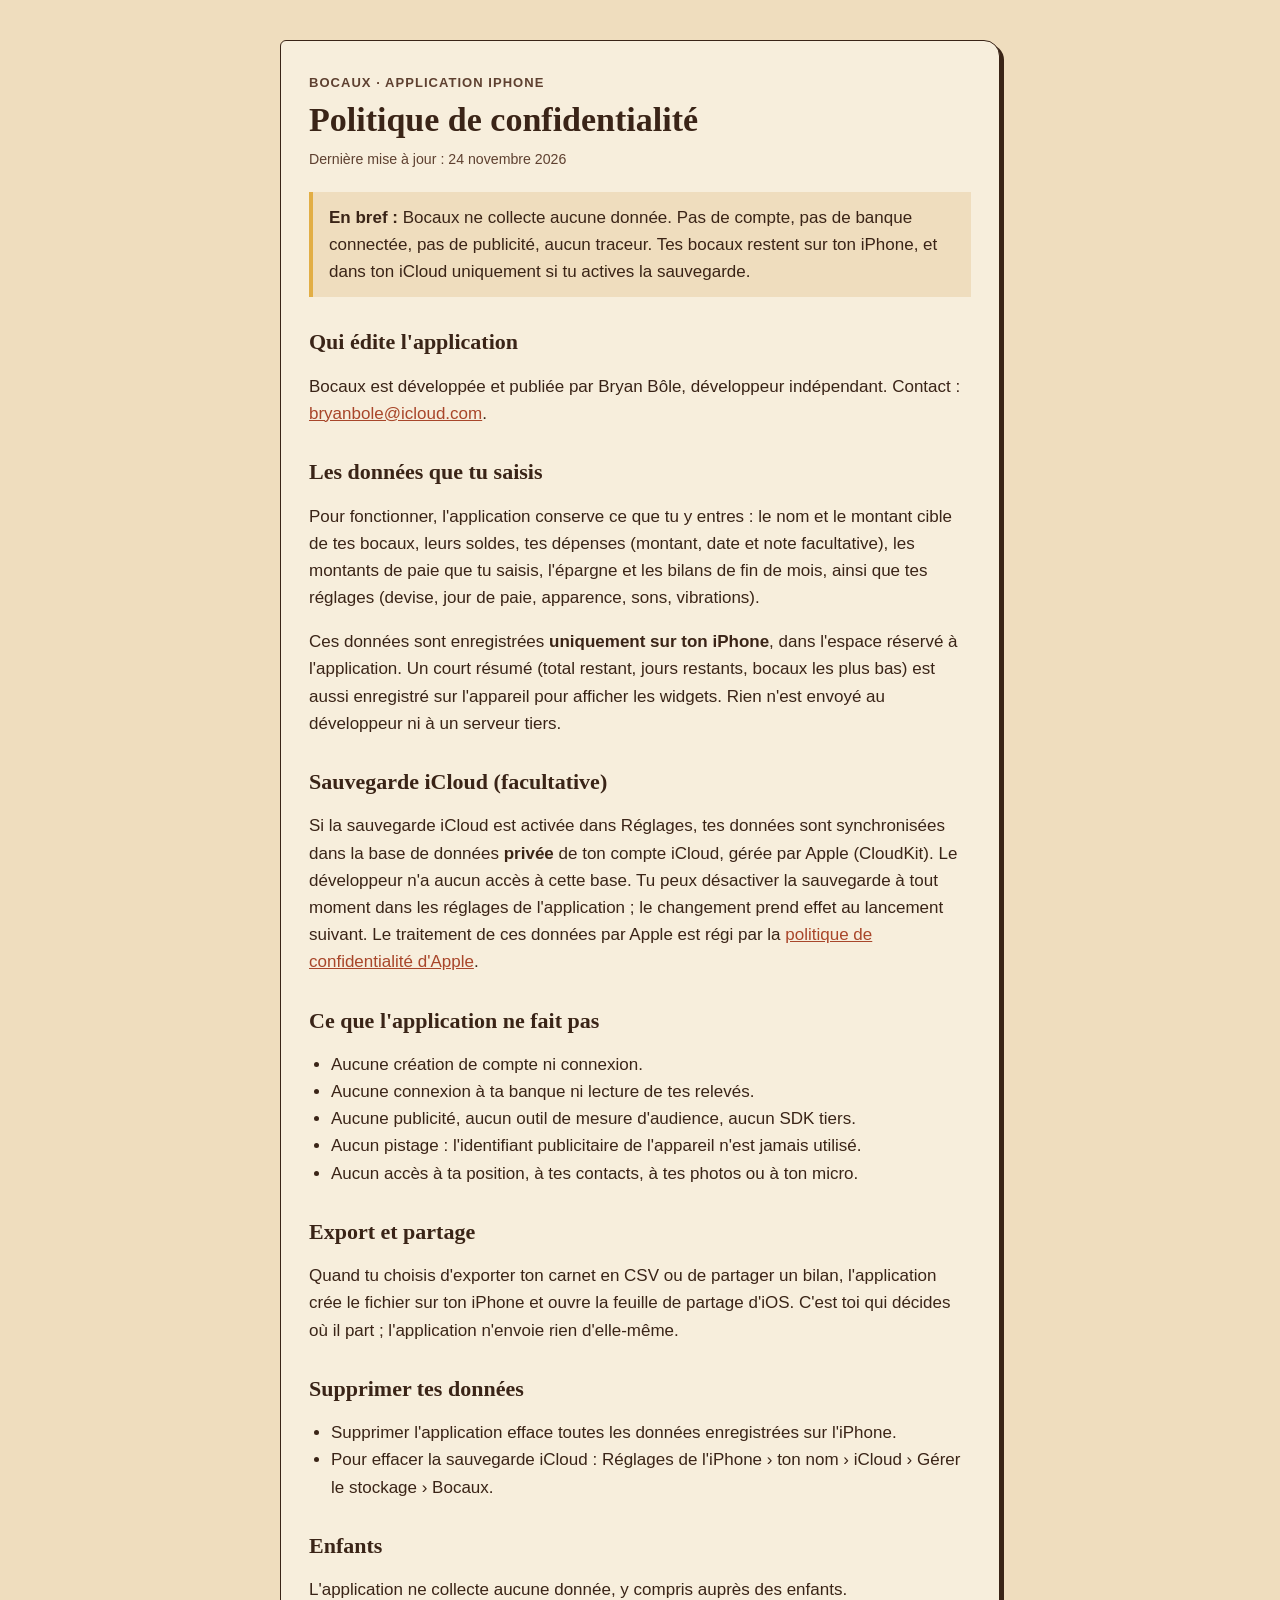
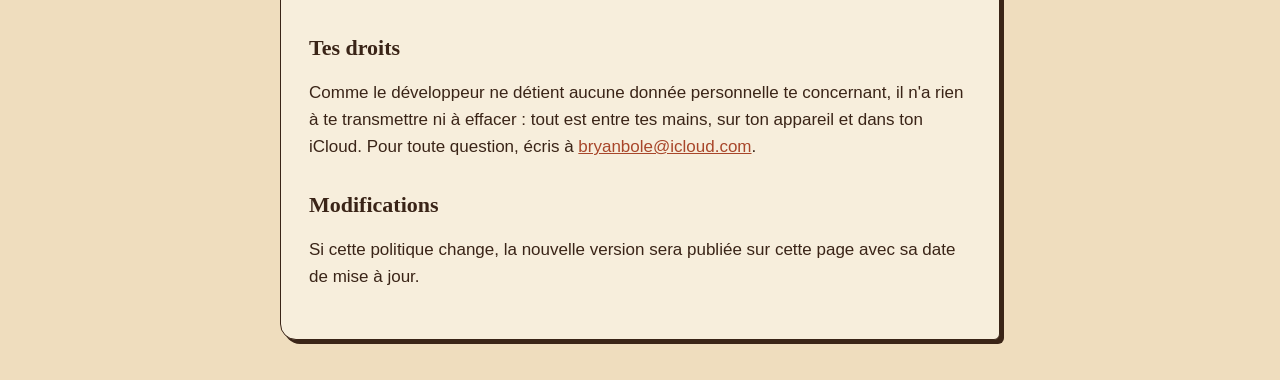
==== privacy.html @ eb2f49fd "Pages confidentialité et assistance" ====
<!doctype html>
<html lang="fr">
<head>
<meta charset="utf-8">
<meta name="viewport" content="width=device-width, initial-scale=1">
<title>Bocaux — Politique de confidentialité</title>
<style>
  :root { --wall:#EFDDBE; --paper:#F7EEDC; --ink:#3A2417; --ink2:#5E4030; --terra:#A8462A; --honey:#E2AE45; }
  @media (prefers-color-scheme: dark) { :root { --wall:#271B13; --paper:#36271C; --ink:#F2E3C6; --ink2:#D2BC9A; --terra:#F09A7E; } }
  * { box-sizing: border-box; }
  body { margin:0; background:var(--wall); color:var(--ink); font:17px/1.6 -apple-system, "Helvetica Neue", Arial, sans-serif; }
  main { max-width:720px; margin:40px auto; padding:32px 28px; background:var(--paper); border:1.5px solid var(--ink); border-radius:6px 16px 6px 16px; box-shadow:4px 4px 0 var(--ink); }
  h1, h2 { font-family: Georgia, "Times New Roman", serif; line-height:1.2; }
  h1 { font-size:34px; margin:0 0 4px; }
  h2 { font-size:22px; margin:32px 0 8px; }
  .kicker { text-transform:uppercase; letter-spacing:.08em; font-size:13px; font-weight:600; color:var(--ink2); margin:0 0 6px; }
  .resume { background:var(--wall); border-left:4px solid var(--honey); padding:12px 16px; margin:20px 0; }
  a { color:var(--terra); }
  small { color:var(--ink2); }
  ul { padding-left:22px; }
</style>
</head>
<body>
<main>
  <p class="kicker">Bocaux · application iPhone</p>
  <h1>Politique de confidentialité</h1>
  <small>Dernière mise à jour : 24 novembre 2026</small>

  <p class="resume"><strong>En bref :</strong> Bocaux ne collecte aucune donnée. Pas de compte, pas de banque connectée, pas de publicité, aucun traceur. Tes bocaux restent sur ton iPhone, et dans ton iCloud uniquement si tu actives la sauvegarde.</p>

  <h2>Qui édite l'application</h2>
  <p>Bocaux est développée et publiée par Bryan Bôle, développeur indépendant. Contact : <a href="mailto:bryanbole@icloud.com">bryanbole@icloud.com</a>.</p>

  <h2>Les données que tu saisis</h2>
  <p>Pour fonctionner, l'application conserve ce que tu y entres : le nom et le montant cible de tes bocaux, leurs soldes, tes dépenses (montant, date et note facultative), les montants de paie que tu saisis, l'épargne et les bilans de fin de mois, ainsi que tes réglages (devise, jour de paie, apparence, sons, vibrations).</p>
  <p>Ces données sont enregistrées <strong>uniquement sur ton iPhone</strong>, dans l'espace réservé à l'application. Un court résumé (total restant, jours restants, bocaux les plus bas) est aussi enregistré sur l'appareil pour afficher les widgets. Rien n'est envoyé au développeur ni à un serveur tiers.</p>

  <h2>Sauvegarde iCloud (facultative)</h2>
  <p>Si la sauvegarde iCloud est activée dans Réglages, tes données sont synchronisées dans la base de données <strong>privée</strong> de ton compte iCloud, gérée par Apple (CloudKit). Le développeur n'a aucun accès à cette base. Tu peux désactiver la sauvegarde à tout moment dans les réglages de l'application ; le changement prend effet au lancement suivant. Le traitement de ces données par Apple est régi par la <a href="https://www.apple.com/fr/legal/privacy/">politique de confidentialité d'Apple</a>.</p>

  <h2>Ce que l'application ne fait pas</h2>
  <ul>
    <li>Aucune création de compte ni connexion.</li>
    <li>Aucune connexion à ta banque ni lecture de tes relevés.</li>
    <li>Aucune publicité, aucun outil de mesure d'audience, aucun SDK tiers.</li>
    <li>Aucun pistage : l'identifiant publicitaire de l'appareil n'est jamais utilisé.</li>
    <li>Aucun accès à ta position, à tes contacts, à tes photos ou à ton micro.</li>
  </ul>

  <h2>Export et partage</h2>
  <p>Quand tu choisis d'exporter ton carnet en CSV ou de partager un bilan, l'application crée le fichier sur ton iPhone et ouvre la feuille de partage d'iOS. C'est toi qui décides où il part ; l'application n'envoie rien d'elle-même.</p>

  <h2>Supprimer tes données</h2>
  <ul>
    <li>Supprimer l'application efface toutes les données enregistrées sur l'iPhone.</li>
    <li>Pour effacer la sauvegarde iCloud : Réglages de l'iPhone › ton nom › iCloud › Gérer le stockage › Bocaux.</li>
  </ul>

  <h2>Enfants</h2>
  <p>L'application ne collecte aucune donnée, y compris auprès des enfants.</p>

  <h2>Tes droits</h2>
  <p>Comme le développeur ne détient aucune donnée personnelle te concernant, il n'a rien à te transmettre ni à effacer : tout est entre tes mains, sur ton appareil et dans ton iCloud. Pour toute question, écris à <a href="mailto:bryanbole@icloud.com">bryanbole@icloud.com</a>.</p>

  <h2>Modifications</h2>
  <p>Si cette politique change, la nouvelle version sera publiée sur cette page avec sa date de mise à jour.</p>
</main>
</body>
</html>
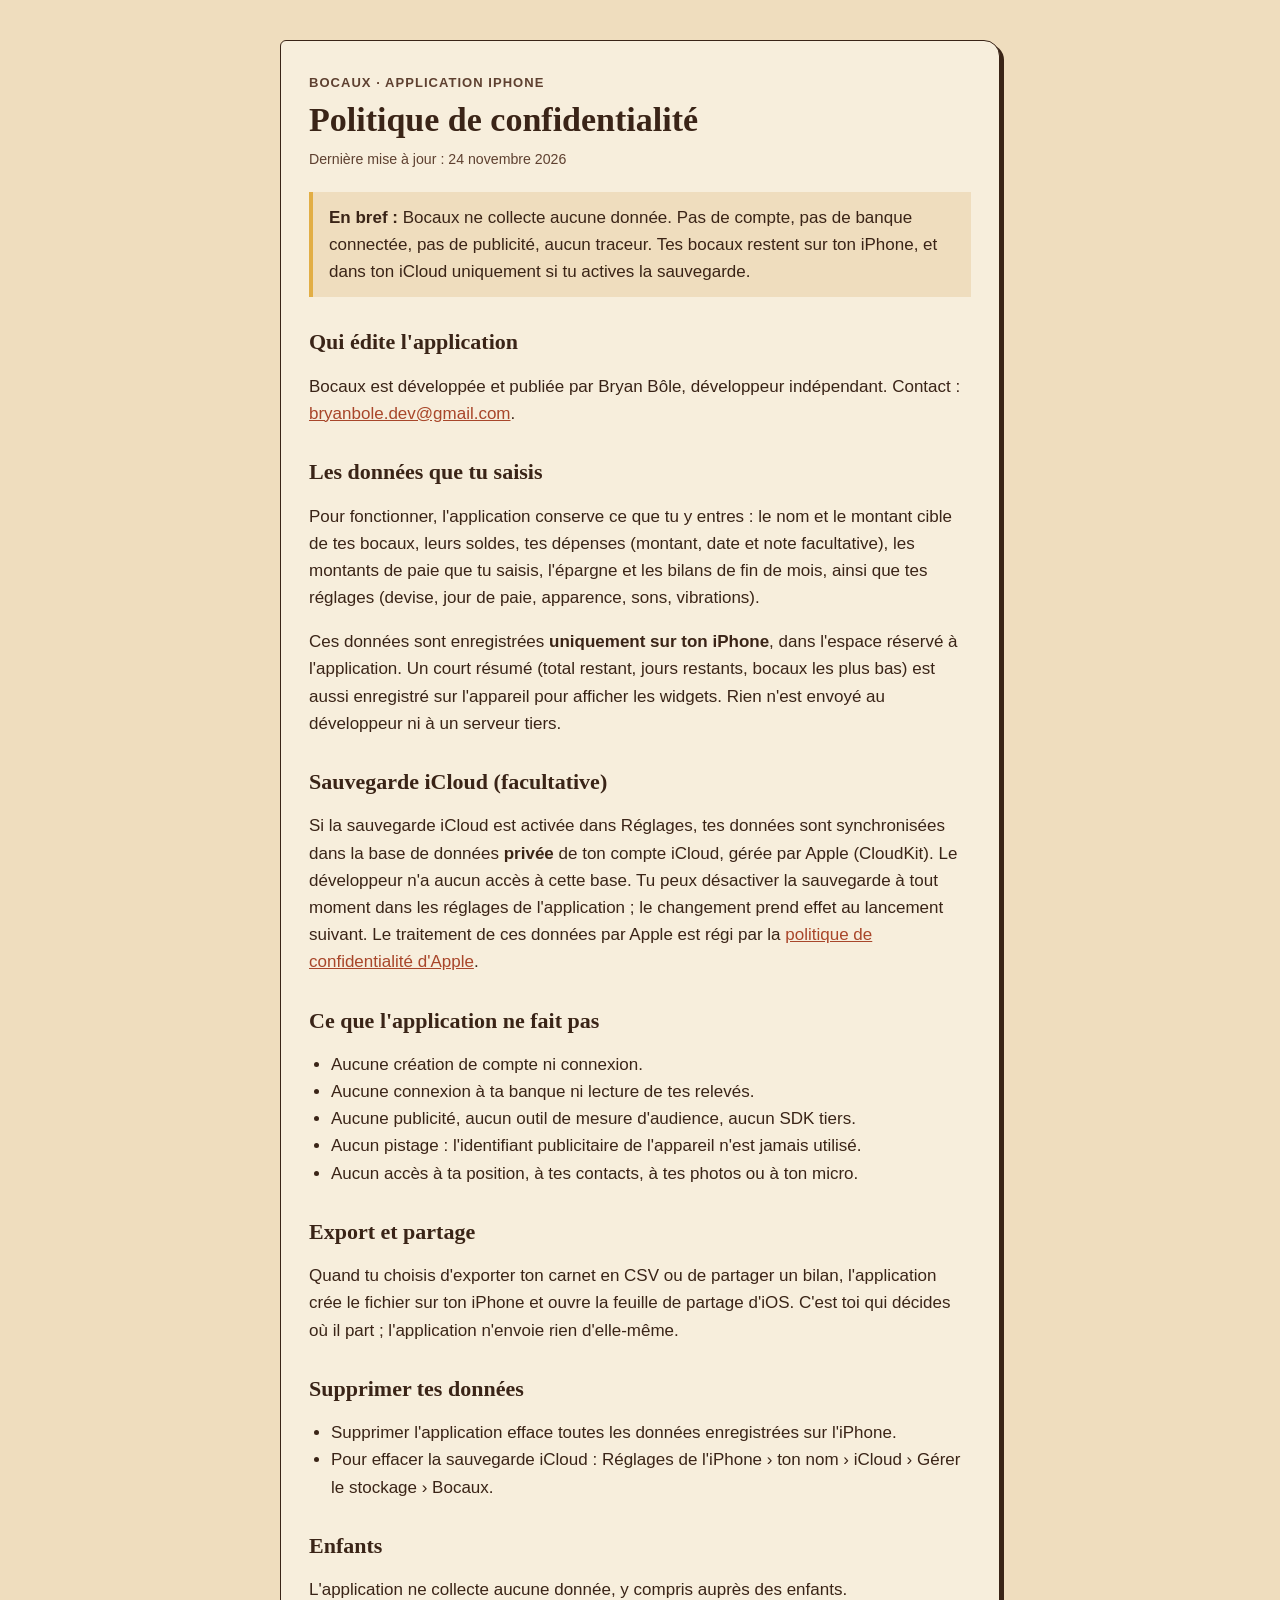
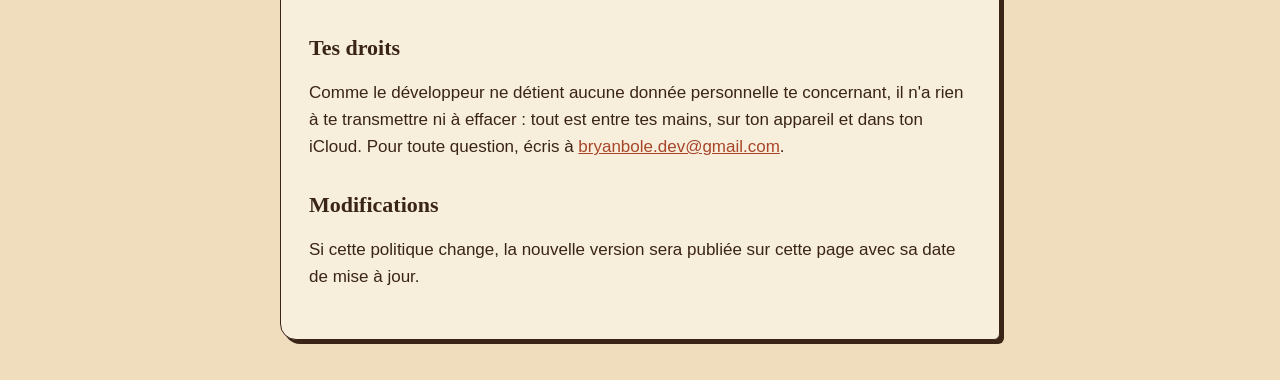
==== commit fca69b6a: "Adresse de contact" ====
--- a/privacy.html
+++ b/privacy.html
@@ -29,7 +29,7 @@
   <p class="resume"><strong>En bref :</strong> Bocaux ne collecte aucune donnée. Pas de compte, pas de banque connectée, pas de publicité, aucun traceur. Tes bocaux restent sur ton iPhone, et dans ton iCloud uniquement si tu actives la sauvegarde.</p>
 
   <h2>Qui édite l'application</h2>
-  <p>Bocaux est développée et publiée par Bryan Bôle, développeur indépendant. Contact : <a href="mailto:bryanbole@icloud.com">bryanbole@icloud.com</a>.</p>
+  <p>Bocaux est développée et publiée par Bryan Bôle, développeur indépendant. Contact : <a href="mailto:bryanbole.dev@gmail.com">bryanbole.dev@gmail.com</a>.</p>
 
   <h2>Les données que tu saisis</h2>
   <p>Pour fonctionner, l'application conserve ce que tu y entres : le nom et le montant cible de tes bocaux, leurs soldes, tes dépenses (montant, date et note facultative), les montants de paie que tu saisis, l'épargne et les bilans de fin de mois, ainsi que tes réglages (devise, jour de paie, apparence, sons, vibrations).</p>
@@ -60,7 +60,7 @@
   <p>L'application ne collecte aucune donnée, y compris auprès des enfants.</p>
 
   <h2>Tes droits</h2>
-  <p>Comme le développeur ne détient aucune donnée personnelle te concernant, il n'a rien à te transmettre ni à effacer : tout est entre tes mains, sur ton appareil et dans ton iCloud. Pour toute question, écris à <a href="mailto:bryanbole@icloud.com">bryanbole@icloud.com</a>.</p>
+  <p>Comme le développeur ne détient aucune donnée personnelle te concernant, il n'a rien à te transmettre ni à effacer : tout est entre tes mains, sur ton appareil et dans ton iCloud. Pour toute question, écris à <a href="mailto:bryanbole.dev@gmail.com">bryanbole.dev@gmail.com</a>.</p>
 
   <h2>Modifications</h2>
   <p>Si cette politique change, la nouvelle version sera publiée sur cette page avec sa date de mise à jour.</p>
